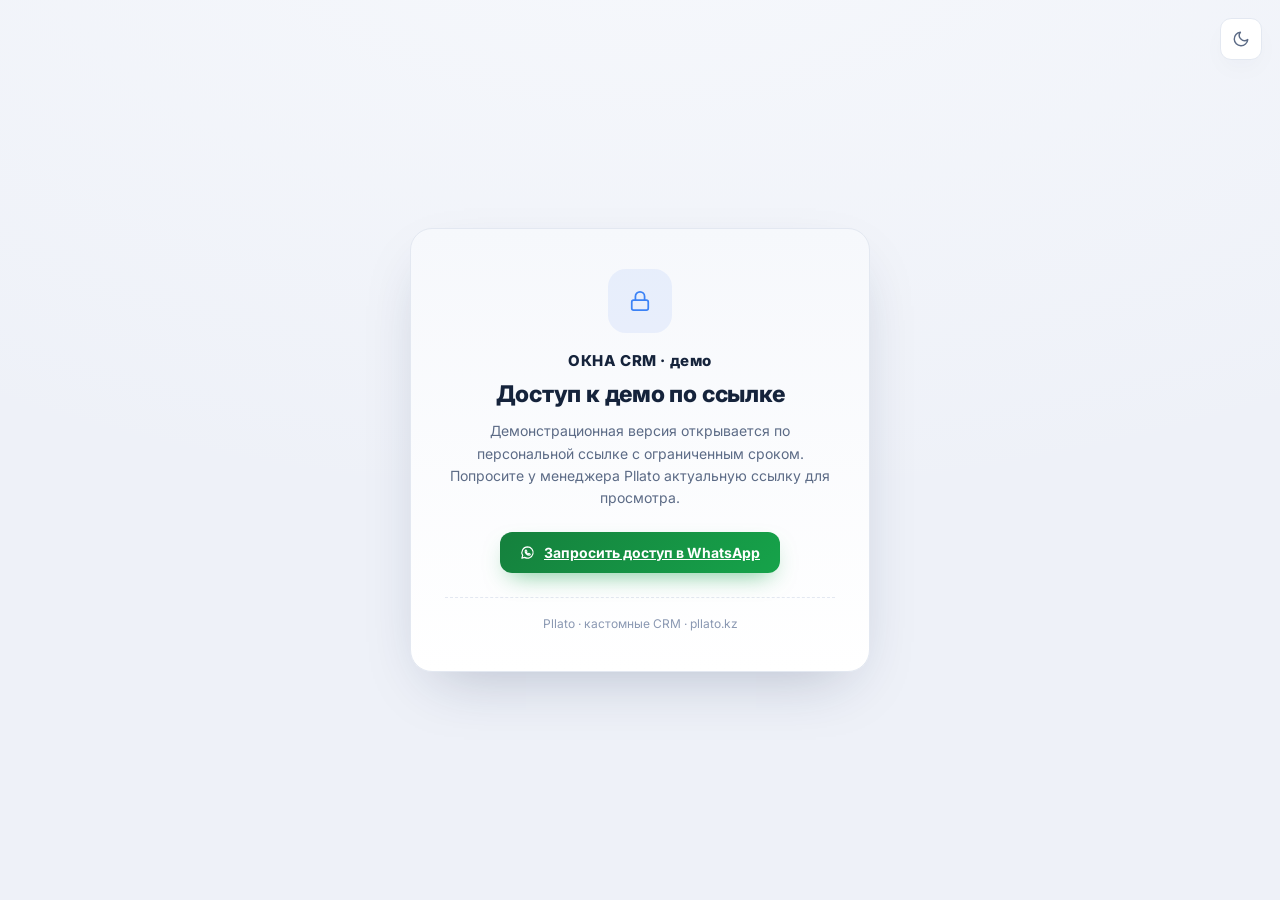
==== index.html @ 95d09092 "ОКНА CRM demo — initial public release for team Vanilla HTML/CSS/JS CRM demo + Ocean Glass landing (" ====
<!DOCTYPE html>
<html lang="ru">
<head>
<meta charset="UTF-8">
<meta name="viewport" content="width=device-width, initial-scale=1.0">
<meta name="theme-color" content="#0b1220">
<title>ОКНА CRM — демо для оконного бизнеса</title>
<link rel="preconnect" href="https://fonts.googleapis.com">
<link rel="preconnect" href="https://fonts.gstatic.com" crossorigin>
<link href="https://fonts.googleapis.com/css2?family=Inter:wght@400;500;600;700;800&display=swap" rel="stylesheet">
<link rel="stylesheet" href="styles.css">
<link rel="icon" href="data:image/svg+xml,%3Csvg xmlns='http://www.w3.org/2000/svg' viewBox='0 0 32 32'%3E%3Crect width='32' height='32' rx='7' fill='%232563eb'/%3E%3Crect x='7' y='7' width='18' height='18' rx='2' fill='none' stroke='white' stroke-width='2'/%3E%3Cline x1='16' y1='7' x2='16' y2='25' stroke='white' stroke-width='2'/%3E%3Cline x1='7' y1='16' x2='25' y2='16' stroke='white' stroke-width='2'/%3E%3C/svg%3E">
</head>
<body>
<div id="app"></div>
<div id="modal-root"></div>
<div id="toast-root"></div>
<script src="data.js"></script>
<script src="ui.js"></script>
<script src="modules.js"></script>
<script src="modules2.js"></script>
<script src="main.js"></script>
</body>
</html>
---- styles.css ----
:root{
  --bg:#0b1220; --bg2:#0f1830; --panel:#121c33; --panel2:#16213d;
  --line:#1f2c49; --line2:#26345a;
  --txt:#e8eefb; --muted:#92a2c4; --muted2:#6c7da3;
  --accent:#2563eb; --accent2:#3b82f6; --accent-soft:#1d3a8a33;
  --green:#16a34a; --green-soft:#16a34a22;
  --amber:#d97706; --amber-soft:#d9770622;
  --red:#dc2626; --red-soft:#dc262622;
  --cyan:#0891b2; --violet:#7c3aed; --pink:#db2777;
  --radius:14px; --radius-sm:10px;
  --shadow:0 10px 30px -12px rgba(0,0,0,.55);
  --shadow-lg:0 24px 60px -18px rgba(0,0,0,.7);
}
*{box-sizing:border-box;margin:0;padding:0}
html,body{height:100%}
body{
  font-family:'Inter',system-ui,-apple-system,Segoe UI,Roboto,sans-serif;
  background:radial-gradient(1200px 700px at 80% -10%,#16264e 0%,transparent 55%),
             radial-gradient(900px 600px at -10% 110%,#10203f 0%,transparent 50%),
             var(--bg);
  color:var(--txt);-webkit-font-smoothing:antialiased;
}
button{font-family:inherit;cursor:pointer;border:none;background:none;color:inherit}
input,select,textarea{font-family:inherit}
::-webkit-scrollbar{width:10px;height:10px}
::-webkit-scrollbar-thumb{background:#27375f;border-radius:8px;border:2px solid transparent;background-clip:padding-box}
::-webkit-scrollbar-track{background:transparent}
.svg-i{width:18px;height:18px;stroke:currentColor;fill:none;stroke-width:1.9;stroke-linecap:round;stroke-linejoin:round;flex:none}
.svg-i.sm{width:15px;height:15px}
.svg-i.lg{width:22px;height:22px}

/* ====== LOGIN ====== */
.login-wrap{min-height:100vh;display:grid;place-items:center;padding:24px}
.login-card{width:100%;max-width:920px;background:linear-gradient(180deg,var(--panel2),var(--panel));
  border:1px solid var(--line);border-radius:24px;box-shadow:var(--shadow-lg);overflow:hidden;
  display:grid;grid-template-columns:1fr 1fr}
.login-side{padding:42px 38px;background:
  radial-gradient(600px 300px at 110% -20%,#2a4fae55,transparent 60%),
  linear-gradient(160deg,#16224080,#0d1730);border-right:1px solid var(--line);position:relative}
.login-side h1{font-size:30px;font-weight:800;letter-spacing:-.6px;line-height:1.1;margin-top:18px}
.login-side .grad{background:linear-gradient(90deg,#60a5fa,#a78bfa);-webkit-background-clip:text;background-clip:text;color:transparent}
.login-side p{color:var(--muted);margin-top:14px;font-size:14.5px;line-height:1.6}
.login-feats{margin-top:26px;display:flex;flex-direction:column;gap:12px}
.login-feat{display:flex;gap:11px;align-items:center;font-size:13.5px;color:#cdd9f2}
.login-feat .fi{width:30px;height:30px;border-radius:9px;display:grid;place-items:center;background:var(--accent-soft);color:#8fb4ff;flex:none}
.brand{display:flex;align-items:center;gap:11px}
.brand-logo{width:42px;height:42px;border-radius:11px;background:linear-gradient(135deg,#2563eb,#7c3aed);display:grid;place-items:center;box-shadow:0 8px 22px -8px #2563ebcc}
.brand-name{font-weight:800;font-size:18px;letter-spacing:-.3px}
.brand-sub{font-size:11px;color:var(--muted);letter-spacing:.5px;text-transform:uppercase}
.login-main{padding:40px 36px}
.login-main h2{font-size:20px;font-weight:700}
.login-main .lead{color:var(--muted);font-size:13.5px;margin-top:6px;margin-bottom:22px}
.accounts{display:flex;flex-direction:column;gap:11px}
.acct{display:flex;align-items:center;gap:14px;padding:14px;border:1px solid var(--line);border-radius:var(--radius);
  background:var(--panel);transition:.16s;text-align:left;width:100%}
.acct:hover{border-color:var(--accent2);transform:translateY(-1px);box-shadow:var(--shadow)}
.acct .av{width:46px;height:46px;border-radius:50%;display:grid;place-items:center;font-weight:700;font-size:15px;color:#fff;flex:none}
.acct .ai{flex:1;display:flex;flex-direction:column;min-width:0}
.acct .an{font-weight:600;font-size:15px}
.acct .at{font-size:12.5px;color:var(--muted);margin-top:2px}
.acct .ar{font-size:11px;color:#8fb4ff;background:var(--accent-soft);padding:3px 9px;border-radius:20px;font-weight:600}
.acct .go{color:var(--muted2)}
.login-extra{margin-top:18px;padding-top:16px;border-top:1px dashed var(--line);font-size:12px;color:var(--muted2);line-height:1.6}

/* ====== APP SHELL ====== */
.shell{display:grid;grid-template-columns:248px 1fr;min-height:100vh}
.sidebar{background:linear-gradient(180deg,#0e1830,#0b1220);border-right:1px solid var(--line);
  display:flex;flex-direction:column;position:sticky;top:0;height:100vh}
.side-top{padding:18px 16px 14px;border-bottom:1px solid var(--line)}
.company-pill{margin-top:13px;background:var(--panel);border:1px solid var(--line);border-radius:12px;padding:10px 12px}
.company-pill .cn{font-weight:600;font-size:13.5px}
.company-pill .cc{font-size:11.5px;color:var(--muted);margin-top:2px;display:flex;align-items:center;gap:5px}
.nav{padding:12px 10px;flex:1;overflow-y:auto}
.nav-group{font-size:10.5px;text-transform:uppercase;letter-spacing:.7px;color:var(--muted2);padding:12px 12px 6px;font-weight:600}
.nav-item{display:flex;align-items:center;gap:11px;padding:10px 12px;border-radius:10px;color:var(--muted);
  font-size:14px;font-weight:500;transition:.13s;width:100%;text-align:left;position:relative}
.nav-item:hover{background:var(--panel);color:var(--txt)}
.nav-item.active{background:linear-gradient(90deg,var(--accent-soft),transparent);color:#fff}
.nav-item.active::before{content:"";position:absolute;left:0;top:8px;bottom:8px;width:3px;border-radius:3px;background:var(--accent2)}
.nav-item .badge{margin-left:auto;background:var(--accent);color:#fff;font-size:11px;font-weight:700;padding:1px 7px;border-radius:20px}
.nav-item .badge.alt{background:var(--amber)}
.side-bottom{padding:12px;border-top:1px solid var(--line)}
.user-chip{display:flex;align-items:center;gap:10px;padding:9px;border-radius:11px;background:var(--panel);border:1px solid var(--line)}
.user-chip .av{width:36px;height:36px;border-radius:50%;display:grid;place-items:center;font-weight:700;font-size:13px;color:#fff;flex:none}
.user-chip .ui{flex:1;min-width:0;display:flex;flex-direction:column}
.user-chip .un{font-size:13px;font-weight:600;white-space:nowrap;overflow:hidden;text-overflow:ellipsis}
.user-chip .ut{font-size:11px;color:var(--muted)}
.user-chip .sw{color:var(--muted2);padding:6px;border-radius:8px}
.user-chip .sw:hover{background:var(--panel2);color:var(--txt)}

/* ====== MAIN ====== */
.main{display:flex;flex-direction:column;min-width:0}
.topbar{height:62px;display:flex;align-items:center;gap:16px;padding:0 26px;border-bottom:1px solid var(--line);
  position:sticky;top:0;background:#0b1220cc;backdrop-filter:blur(10px);z-index:20}
.page-title{font-size:18px;font-weight:700;letter-spacing:-.3px}
.page-sub{font-size:12.5px;color:var(--muted);margin-top:1px}
.topbar .search{margin-left:auto;display:flex;align-items:center;gap:9px;background:var(--panel);border:1px solid var(--line);
  border-radius:10px;padding:8px 12px;width:240px;color:var(--muted)}
.topbar .search input{background:none;border:none;outline:none;color:var(--txt);width:100%;font-size:13.5px}
.icon-btn{width:38px;height:38px;border-radius:10px;display:grid;place-items:center;color:var(--muted);
  background:var(--panel);border:1px solid var(--line);position:relative}
.icon-btn:hover{color:var(--txt);border-color:var(--line2)}
.icon-btn .dot{position:absolute;top:8px;right:9px;width:7px;height:7px;border-radius:50%;background:var(--red);border:2px solid var(--panel)}
.content{padding:24px 26px 60px;overflow-y:auto}
.theme-fab{position:fixed;top:18px;right:18px;z-index:60;width:42px;height:42px;border-radius:11px;display:grid;place-items:center;background:var(--panel);border:1px solid var(--line);color:var(--muted);box-shadow:var(--shadow)}
.theme-fab:hover{color:var(--txt);border-color:var(--line2)}

/* ====== UI PRIMITIVES ====== */
.btn{display:inline-flex;align-items:center;gap:8px;padding:10px 15px;border-radius:10px;font-size:13.5px;font-weight:600;
  background:var(--panel);border:1px solid var(--line);color:var(--txt);transition:.14s}
.btn:hover{border-color:var(--line2);background:var(--panel2)}
.btn.primary{background:linear-gradient(135deg,var(--accent),var(--accent2));border-color:transparent;
  box-shadow:0 8px 20px -8px #2563ebaa}
.btn.primary:hover{filter:brightness(1.07)}
.btn.green{background:linear-gradient(135deg,#15803d,#16a34a);border-color:transparent;box-shadow:0 8px 20px -8px #16a34aaa}
.btn.ghost{background:transparent}
.btn.sm{padding:7px 11px;font-size:12.5px}
.btn.danger{color:#fca5a5;border-color:#5b1d1d;background:#2a1212}
.btn:disabled{opacity:.5;cursor:not-allowed}
.tag{display:inline-flex;align-items:center;gap:5px;font-size:11.5px;font-weight:600;padding:3px 9px;border-radius:20px;
  background:var(--panel2);color:var(--muted);border:1px solid var(--line)}
.tag.green{background:var(--green-soft);color:#4ade80;border-color:#16653433}
.tag.amber{background:var(--amber-soft);color:#fbbf24;border-color:#92400e33}
.tag.red{background:var(--red-soft);color:#f87171;border-color:#7f1d1d33}
.tag.blue{background:var(--accent-soft);color:#93c5fd;border-color:#1e40af33}
.tag.violet{background:#7c3aed22;color:#c4b5fd;border-color:#5b21b633}
.tag.cyan{background:#0891b222;color:#67e8f9;border-color:#155e7533}
.dot-i{width:8px;height:8px;border-radius:50%;display:inline-block}

.cards-row{display:grid;grid-template-columns:repeat(auto-fit,minmax(210px,1fr));gap:16px}
.kpi{background:linear-gradient(180deg,var(--panel2),var(--panel));border:1px solid var(--line);border-radius:var(--radius);
  padding:18px;position:relative;overflow:hidden;transition:.15s}
.kpi:hover{border-color:var(--line2);transform:translateY(-2px)}
.kpi .k-ic{width:38px;height:38px;border-radius:11px;display:grid;place-items:center;margin-bottom:14px}
.kpi .k-lbl{font-size:12.5px;color:var(--muted);font-weight:500}
.kpi .k-val{font-size:25px;font-weight:800;letter-spacing:-.6px;margin-top:3px}
.kpi .k-sub{font-size:12px;margin-top:8px;display:flex;align-items:center;gap:5px}
.kpi.clickable{cursor:pointer}
.up{color:#4ade80}.down{color:#f87171}

.panel{background:var(--panel);border:1px solid var(--line);border-radius:var(--radius);overflow:hidden}
.panel-h{display:flex;align-items:center;gap:12px;padding:16px 18px;border-bottom:1px solid var(--line)}
.panel-h h3{font-size:15px;font-weight:700}
.panel-h .ph-sub{font-size:12px;color:var(--muted)}
.panel-b{padding:18px}
.grid-2{display:grid;grid-template-columns:1.5fr 1fr;gap:16px}
.grid-2b{display:grid;grid-template-columns:1fr 1fr;gap:16px}
.section-gap{margin-top:18px}

/* tables */
.tbl{width:100%;border-collapse:collapse;font-size:13.5px}
.tbl th{text-align:left;font-size:11.5px;text-transform:uppercase;letter-spacing:.4px;color:var(--muted2);
  font-weight:600;padding:11px 14px;border-bottom:1px solid var(--line);white-space:nowrap}
.tbl td{padding:12px 14px;border-bottom:1px solid var(--line);vertical-align:middle}
.tbl tr:last-child td{border-bottom:none}
.tbl tbody tr{transition:.1s}
.tbl tbody tr.clickable:hover{background:var(--panel2)}
.tbl .num{text-align:right;font-variant-numeric:tabular-nums;font-weight:600}
.avatar-xs{width:28px;height:28px;border-radius:50%;display:inline-grid;place-items:center;font-size:11px;font-weight:700;color:#fff}
.cell-name{display:flex;align-items:center;gap:9px}
.muted{color:var(--muted)}.muted2{color:var(--muted2)}
.mini-bar{height:6px;border-radius:6px;background:var(--line);overflow:hidden;min-width:70px}
.mini-bar>i{display:block;height:100%;border-radius:6px}

/* ====== KANBAN ====== */
.kanban{display:flex;gap:14px;overflow-x:auto;padding-bottom:14px}
.kcol{flex:0 0 290px;background:var(--bg2);border:1px solid var(--line);border-radius:var(--radius);display:flex;flex-direction:column;max-height:calc(100vh - 200px)}
.kcol.drop-hot{border-color:var(--accent2);box-shadow:0 0 0 2px var(--accent-soft) inset}
.kcol-h{padding:13px 14px;border-bottom:1px solid var(--line);display:flex;align-items:center;gap:8px}
.kcol-h .kc-name{font-size:13px;font-weight:700}
.kcol-h .kc-count{font-size:11px;color:var(--muted);background:var(--panel);border:1px solid var(--line);border-radius:20px;padding:1px 8px;font-weight:600}
.kcol-h .kc-sum{margin-left:auto;font-size:11.5px;color:var(--muted);font-weight:600}
.kcol-b{padding:11px;overflow-y:auto;display:flex;flex-direction:column;gap:10px;flex:1}
.kcard{background:linear-gradient(180deg,var(--panel2),var(--panel));border:1px solid var(--line);border-radius:11px;padding:12px;
  cursor:grab;transition:.13s;border-left:3px solid var(--accent2)}
.kcard:hover{border-color:var(--line2);transform:translateY(-1px);box-shadow:var(--shadow)}
.kcard:active{cursor:grabbing}
.kcard.dragging{opacity:.4}
.kcard .kc-top{display:flex;justify-content:space-between;align-items:start;gap:8px}
.kcard .kc-client{font-size:13.5px;font-weight:600;line-height:1.3}
.kcard .kc-addr{font-size:11.5px;color:var(--muted);margin-top:3px;display:flex;align-items:center;gap:4px}
.kcard .kc-sum{font-size:15px;font-weight:800;margin-top:10px;letter-spacing:-.3px}
.kcard .kc-meta{display:flex;align-items:center;gap:8px;margin-top:10px;padding-top:10px;border-top:1px solid var(--line)}
.kcard .kc-days{margin-left:auto;font-size:11px;color:var(--muted2);display:flex;align-items:center;gap:4px}

/* ====== MEASURE / CALC ====== */
.measure-grid{display:grid;grid-template-columns:1fr 380px;gap:18px;align-items:start}
.constr-list{display:flex;flex-direction:column;gap:12px}
.constr{background:var(--panel);border:1px solid var(--line);border-radius:var(--radius);overflow:hidden}
.constr-h{display:flex;align-items:center;gap:10px;padding:12px 14px;background:var(--panel2);border-bottom:1px solid var(--line)}
.constr-h .ci{width:34px;height:34px;border-radius:9px;background:var(--accent-soft);color:#8fb4ff;display:grid;place-items:center;flex:none}
.constr-h .cn{font-weight:600;font-size:13.5px}
.constr-h .cp{margin-left:auto;font-weight:800;font-size:15px}
.constr-body{padding:14px;display:grid;grid-template-columns:repeat(2,1fr);gap:12px}
.fld{display:flex;flex-direction:column;gap:6px}
.fld.full{grid-column:1/-1}
.fld label{font-size:11.5px;color:var(--muted);font-weight:600}
.fld input,.fld select{background:var(--bg2);border:1px solid var(--line);border-radius:9px;padding:9px 11px;color:var(--txt);font-size:13.5px;outline:none}
.fld input:focus,.fld select:focus{border-color:var(--accent2)}
.fld .row2{display:flex;gap:8px;align-items:center}
.chips{display:flex;flex-wrap:wrap;gap:7px}
.chip{padding:7px 12px;border-radius:9px;border:1px solid var(--line);background:var(--bg2);font-size:12.5px;font-weight:600;color:var(--muted);transition:.12s}
.chip.on{background:var(--accent-soft);border-color:var(--accent2);color:#bfdbfe}
.chip:hover{border-color:var(--line2)}
.extras{display:flex;flex-wrap:wrap;gap:8px}
.ex-toggle{display:flex;align-items:center;gap:8px;padding:8px 11px;border:1px solid var(--line);border-radius:9px;background:var(--bg2);font-size:12.5px;font-weight:600;color:var(--muted)}
.ex-toggle.on{background:var(--green-soft);border-color:#16653455;color:#86efac}
.win-preview{aspect-ratio:1.25;background:linear-gradient(180deg,#0c1426,#0a1120);border:1px solid var(--line);border-radius:10px;padding:10px;display:flex;gap:6px;grid-column:1/-1}
.win-sash{flex:1;border:2px solid #3b5079;border-radius:4px;background:linear-gradient(135deg,#13233f88,#0e1a3088);position:relative}
.win-sash.tilt::after{content:"";position:absolute;inset:6px;border:1.5px dashed #4a6aa0;border-radius:3px;clip-path:polygon(0 100%,50% 0,100% 100%)}
.win-sash.turn::before{content:"";position:absolute;top:6px;bottom:6px;right:7px;width:1.5px;background:#4a6aa0}
.summary{position:sticky;top:78px}
.sum-line{display:flex;justify-content:space-between;font-size:13px;padding:8px 0;border-bottom:1px solid var(--line);color:var(--muted)}
.sum-line.total{border-bottom:none;font-size:18px;font-weight:800;color:var(--txt);padding-top:14px}
.sum-line .v{color:var(--txt);font-weight:600;font-variant-numeric:tabular-nums}
.kp-doc{background:#fff;color:#1a2233;border-radius:10px;padding:26px 28px;font-size:13px;max-height:62vh;overflow-y:auto}
.kp-doc h2{font-size:18px;color:#0b1220}
.kp-doc .kp-co{display:flex;justify-content:space-between;border-bottom:2px solid #e5e9f0;padding-bottom:14px;margin-bottom:14px}
.kp-doc table{width:100%;border-collapse:collapse;margin:14px 0;font-size:12.5px}
.kp-doc th{background:#f1f4f9;text-align:left;padding:9px 10px;color:#475569;font-size:11px;text-transform:uppercase}
.kp-doc td{padding:9px 10px;border-bottom:1px solid #eef1f6}
.kp-doc .kp-tot{text-align:right;font-size:16px;font-weight:800;color:#0b1220;margin-top:6px}
.kp-doc .kp-pre{background:#eff6ff;border:1px solid #bfdbfe;border-radius:8px;padding:12px 14px;margin-top:14px;color:#1e3a8a}

/* ====== MODAL ====== */
.modal-bg{position:fixed;inset:0;background:#04070f99;backdrop-filter:blur(6px);display:grid;place-items:center;z-index:100;padding:24px;animation:fade .15s}
.modal{width:100%;max-width:620px;max-height:90vh;background:linear-gradient(180deg,var(--panel2),var(--panel));
  border:1px solid var(--line2);border-radius:18px;box-shadow:var(--shadow-lg);display:flex;flex-direction:column;animation:pop .18s}
.modal.wide{max-width:780px}
.modal-h{display:flex;align-items:center;gap:14px;padding:18px 22px;border-bottom:1px solid var(--line)}
.modal-h h3{font-size:17px;font-weight:700}
.modal-h .mh-sub{font-size:12.5px;color:var(--muted);margin-top:2px}
.modal-h .x{margin-left:auto;width:34px;height:34px;border-radius:9px;display:grid;place-items:center;color:var(--muted)}
.modal-h .x:hover{background:var(--panel);color:var(--txt)}
.modal-b{padding:20px 22px;overflow-y:auto}
.modal-f{padding:16px 22px;border-top:1px solid var(--line);display:flex;gap:10px;justify-content:flex-end}
@keyframes fade{from{opacity:0}}
@keyframes pop{from{opacity:0;transform:translateY(12px) scale(.98)}}

.timeline{display:flex;flex-direction:column;gap:0}
.tl-item{display:flex;gap:12px;padding-bottom:16px;position:relative}
.tl-item::before{content:"";position:absolute;left:9px;top:20px;bottom:-4px;width:2px;background:var(--line)}
.tl-item:last-child::before{display:none}
.tl-dot{width:20px;height:20px;border-radius:50%;flex:none;display:grid;place-items:center;z-index:1}
.tl-c .tl-t{font-size:13px;font-weight:600}
.tl-c .tl-d{font-size:11.5px;color:var(--muted);margin-top:2px}

.stat-line{display:grid;grid-template-columns:1fr auto;gap:8px;align-items:center;padding:9px 0;border-bottom:1px solid var(--line);font-size:13px}
.stat-line:last-child{border-bottom:none}
.empty{text-align:center;padding:50px 20px;color:var(--muted2)}
.empty .svg-i{width:42px;height:42px;margin:0 auto 14px;stroke-width:1.3;opacity:.5}

.tabs{display:flex;gap:4px;background:var(--bg2);border:1px solid var(--line);border-radius:11px;padding:4px;width:fit-content}
.tab{padding:8px 15px;border-radius:8px;font-size:13px;font-weight:600;color:var(--muted)}
.tab.on{background:var(--accent);color:#fff}
.tab:hover:not(.on){color:var(--txt)}

.perm-tbl td .yes{color:#4ade80}.perm-tbl td .no{color:#475569}
.legend{display:flex;gap:16px;flex-wrap:wrap;font-size:12px;color:var(--muted)}
.legend span{display:flex;align-items:center;gap:6px}

.toast{position:fixed;bottom:24px;left:50%;transform:translateX(-50%);z-index:200;display:flex;flex-direction:column;gap:10px;align-items:center}
.toast .t{background:var(--panel2);border:1px solid var(--line2);border-radius:12px;padding:13px 18px;box-shadow:var(--shadow-lg);
  display:flex;align-items:center;gap:11px;font-size:13.5px;font-weight:500;animation:toastin .25s;max-width:420px}
.toast .t.ok{border-color:#16653455}
.toast .t .ti{width:32px;height:32px;border-radius:9px;display:grid;place-items:center;flex:none}
@keyframes toastin{from{opacity:0;transform:translateY(14px)}}

.bars{display:flex;flex-direction:column;gap:11px}
.bar-row{display:grid;grid-template-columns:130px 1fr auto;gap:12px;align-items:center;font-size:12.5px}
.bar-row .bl{color:var(--muted);white-space:nowrap;overflow:hidden;text-overflow:ellipsis}
.bar-track{height:24px;background:var(--bg2);border-radius:7px;overflow:hidden;position:relative}
.bar-fill{height:100%;border-radius:7px;display:flex;align-items:center;padding-left:9px;font-size:11px;font-weight:700;color:#fff;min-width:fit-content;transition:width .6s cubic-bezier(.2,.8,.2,1)}
.bar-row .bv{font-weight:700;font-variant-numeric:tabular-nums;text-align:right;white-space:nowrap}

.funnel-vis{display:flex;flex-direction:column;gap:7px}
.fv-row{display:flex;align-items:center;gap:12px}
.fv-bar{height:34px;border-radius:8px;display:flex;align-items:center;padding:0 13px;color:#fff;font-weight:700;font-size:13px;
  transition:width .6s cubic-bezier(.2,.8,.2,1);min-width:120px;justify-content:space-between;white-space:nowrap;gap:8px}
.fv-lbl{width:140px;font-size:12.5px;color:var(--muted);text-align:right;flex:none}
.fv-conv{font-size:11px;color:var(--muted2);width:54px;flex:none}

@media (max-width:1100px){.measure-grid{grid-template-columns:1fr}.summary{position:static}.grid-2{grid-template-columns:1fr}}
@media (max-width:920px){.login-card{grid-template-columns:1fr}.login-side{display:none}}
@media (max-width:760px){.shell{grid-template-columns:1fr}.sidebar{position:fixed;left:-260px;z-index:50;transition:.2s;box-shadow:var(--shadow-lg)}
  .sidebar.open{left:0}.content{padding:16px}.topbar{padding:0 14px}.topbar .search{display:none}.menu-toggle{display:grid!important}}
.menu-toggle{display:none}

/* ====== LIGHT THEME ====== */
[data-theme="light"]{
  --bg:#eef1f8; --bg2:#e9eef6; --panel:#ffffff; --panel2:#f6f8fc;
  --line:#e3e8f1; --line2:#cdd8e8;
  --txt:#15233b; --muted:#5c6b86; --muted2:#8a98b2;
  --accent:#2563eb; --accent2:#3b82f6; --accent-soft:#2563eb14;
  --green:#16a34a; --green-soft:#16a34a16;
  --amber:#d97706; --amber-soft:#d9770618;
  --red:#dc2626; --red-soft:#dc262614;
  --shadow:0 10px 30px -14px rgba(20,40,80,.18);
  --shadow-lg:0 24px 60px -24px rgba(20,40,80,.28);
}
[data-theme="light"] body{
  background:radial-gradient(1200px 700px at 80% -10%,#dbe7ff 0%,transparent 55%),
             radial-gradient(900px 600px at -10% 110%,#e6edfb 0%,transparent 50%),
             var(--bg);
}
[data-theme="light"] ::-webkit-scrollbar-thumb{background:#c5d0e2}
[data-theme="light"] .login-side{background:
  radial-gradient(600px 300px at 110% -20%,#cfe0ff88,transparent 60%),
  linear-gradient(160deg,#eef3fc,#ffffff)}
[data-theme="light"] .login-feat{color:#33415a}
[data-theme="light"] .sidebar{background:linear-gradient(180deg,#ffffff,#f3f6fc)}
[data-theme="light"] .nav-item.active{color:var(--accent)}
[data-theme="light"] .topbar{background:#ffffffcc}
[data-theme="light"] .btn.danger{color:#b91c1c;border-color:#f3c7c7;background:#fdecec}
[data-theme="light"] .tag.green{color:#15803d}
[data-theme="light"] .tag.amber{color:#b45309}
[data-theme="light"] .tag.red{color:#b91c1c}
[data-theme="light"] .tag.blue{color:#1d4ed8}
[data-theme="light"] .tag.violet{color:#6d28d9}
[data-theme="light"] .tag.cyan{color:#0e7490}
[data-theme="light"] .up{color:#15803d}
[data-theme="light"] .down{color:#dc2626}
[data-theme="light"] .perm-tbl td .yes{color:#15803d}
[data-theme="light"] .perm-tbl td .no{color:#94a3b8}
[data-theme="light"] .constr-h .ci{color:var(--accent)}
[data-theme="light"] .chip.on{color:#1d4ed8}
[data-theme="light"] .ex-toggle.on{color:#15803d;border-color:#16a34a55}
[data-theme="light"] .win-preview{background:linear-gradient(180deg,#eaf2ff,#dbe9ff)}
[data-theme="light"] .win-sash{border-color:#9fb4d6;background:linear-gradient(135deg,#ffffffaa,#e8f1fcaa)}
[data-theme="light"] .win-sash.tilt::after,[data-theme="light"] .win-sash.turn::before{border-color:#7088b0;background:#7088b0}
[data-theme="light"] .modal-bg{background:rgba(30,41,59,.35)}
[data-theme="light"] .toast .t.ok{border-color:#16a34a55}

/* ============ ДОСТУП ПО ССЫЛКЕ · ГЕЙТ + ШАРИНГ ============ */
.gate-wrap{min-height:100vh;display:grid;place-items:center;padding:24px;
  background:radial-gradient(1200px 600px at 50% -10%,var(--panel2),transparent),var(--bg)}
.gate-card{width:100%;max-width:460px;text-align:center;background:linear-gradient(180deg,var(--panel2),var(--panel));
  border:1px solid var(--line);border-radius:22px;box-shadow:var(--shadow-lg);padding:40px 34px}
.gate-icon{width:64px;height:64px;border-radius:18px;display:grid;place-items:center;margin:0 auto 18px;
  background:var(--accent-soft);color:var(--accent2)}
.gate-icon svg{width:30px;height:30px}
.gate-card h1{font-size:23px;font-weight:800;margin:10px 0 12px;letter-spacing:-.01em}
.gate-card p{color:var(--muted);font-size:14px;line-height:1.6;margin-bottom:22px}
.gate-btn{display:inline-flex;align-items:center;gap:9px;padding:12px 20px;border-radius:12px;font-weight:700;font-size:14px;
  background:linear-gradient(135deg,#15803d,#16a34a);color:#fff;box-shadow:0 10px 24px -10px #16a34aaa}
.gate-btn:hover{filter:brightness(1.07)}
.gate-foot{margin-top:24px;padding-top:18px;border-top:1px dashed var(--line);font-size:12px;color:var(--muted2)}

.login-fabs{position:fixed;top:18px;right:18px;z-index:60;display:flex;gap:10px;align-items:center}
.login-fabs .theme-fab{position:static}
.share-fab{display:inline-flex;align-items:center;gap:8px;height:42px;padding:0 16px;border-radius:11px;font-weight:700;font-size:13px;
  background:linear-gradient(135deg,var(--accent),var(--accent2));color:#fff;border:1px solid transparent;box-shadow:var(--shadow)}
.share-fab:hover{filter:brightness(1.08)}
.demo-banner{position:fixed;top:18px;left:50%;transform:translateX(-50%);z-index:55;display:inline-flex;align-items:center;gap:8px;
  background:var(--panel2);border:1px solid var(--line2);border-radius:30px;padding:8px 16px;font-size:12.5px;color:var(--muted);box-shadow:var(--shadow)}
.demo-banner b{color:var(--txt)}

.share-opts{display:flex;flex-wrap:wrap;gap:8px}
.share-opt{flex:1;min-width:84px;padding:10px 8px;border:1px solid var(--line);border-radius:10px;background:var(--bg2);
  color:var(--muted);font-weight:600;font-size:13px;transition:.15s}
.share-opt:hover{border-color:var(--line2);color:var(--txt)}
.share-opt.on{background:var(--accent-soft);border-color:var(--accent2);color:var(--txt)}
.share-result{grid-column:1/-1;margin-top:6px;padding-top:14px;border-top:1px dashed var(--line);display:flex;flex-direction:column;gap:10px}
.share-result .label{font-size:11.5px;color:var(--muted);font-weight:600}
.share-url{width:100%;background:var(--bg2);border:1px solid var(--line);border-radius:10px;padding:10px 12px;color:var(--txt);
  font-size:12.5px;font-family:ui-monospace,SFMono-Regular,Menlo,monospace;resize:none;outline:none;word-break:break-all}
.share-url:focus{border-color:var(--accent2)}
.share-result .btn{justify-content:center}
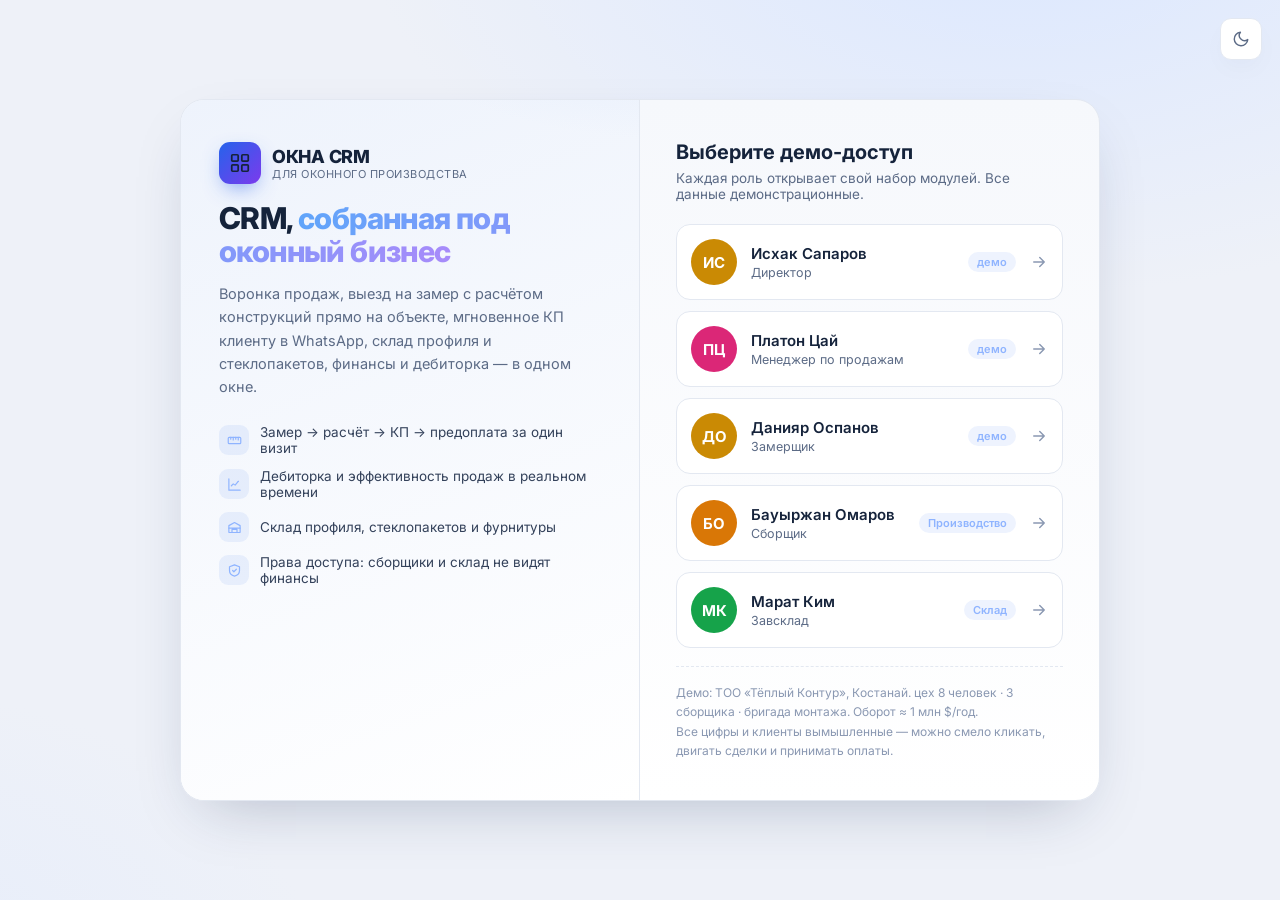
==== commit 52346a58: "Backend Слой 4 (раздел 1): api.js — слой доступа к API (вход/JWT, fetch, маппинг bootstrap); подключ" ====
--- a/index.html
+++ b/index.html
@@ -15,6 +15,7 @@
 <div id="app"></div>
 <div id="modal-root"></div>
 <div id="toast-root"></div>
+<script src="api.js"></script>
 <script src="data.js"></script>
 <script src="ui.js"></script>
 <script src="modules.js"></script>
--- a/styles.css
+++ b/styles.css
@@ -94,9 +94,18 @@
   position:sticky;top:0;background:#0b1220cc;backdrop-filter:blur(10px);z-index:20}
 .page-title{font-size:18px;font-weight:700;letter-spacing:-.3px}
 .page-sub{font-size:12.5px;color:var(--muted);margin-top:1px}
-.topbar .search{margin-left:auto;display:flex;align-items:center;gap:9px;background:var(--panel);border:1px solid var(--line);
+.topbar .search{margin-left:auto;position:relative;display:flex;align-items:center;gap:9px;background:var(--panel);border:1px solid var(--line);
   border-radius:10px;padding:8px 12px;width:240px;color:var(--muted)}
 .topbar .search input{background:none;border:none;outline:none;color:var(--txt);width:100%;font-size:13.5px}
+.search-dd{position:absolute;top:calc(100% + 8px);right:0;width:320px;max-width:90vw;background:var(--panel);border:1px solid var(--line);
+  border-radius:12px;box-shadow:var(--shadow-lg);padding:6px;display:none;max-height:62vh;overflow-y:auto;z-index:40}
+.search-dd.open{display:block}
+.sd-group{font-size:10.5px;text-transform:uppercase;letter-spacing:.5px;color:var(--muted);padding:9px 10px 4px;font-weight:700}
+.sd-item{display:flex;align-items:center;gap:9px;width:100%;text-align:left;padding:8px 10px;border-radius:8px;background:none;border:none;color:var(--txt);cursor:pointer;font-size:13px}
+.sd-item:hover{background:var(--bg2)}
+.sd-item .sd-main{font-weight:600;white-space:nowrap;overflow:hidden;text-overflow:ellipsis}
+.sd-item .sd-sub{margin-left:auto;color:var(--muted);font-size:11.5px;white-space:nowrap;flex-shrink:0}
+.sd-empty{padding:16px 10px;color:var(--muted);font-size:13px;text-align:center}
 .icon-btn{width:38px;height:38px;border-radius:10px;display:grid;place-items:center;color:var(--muted);
   background:var(--panel);border:1px solid var(--line);position:relative}
 .icon-btn:hover{color:var(--txt);border-color:var(--line2)}
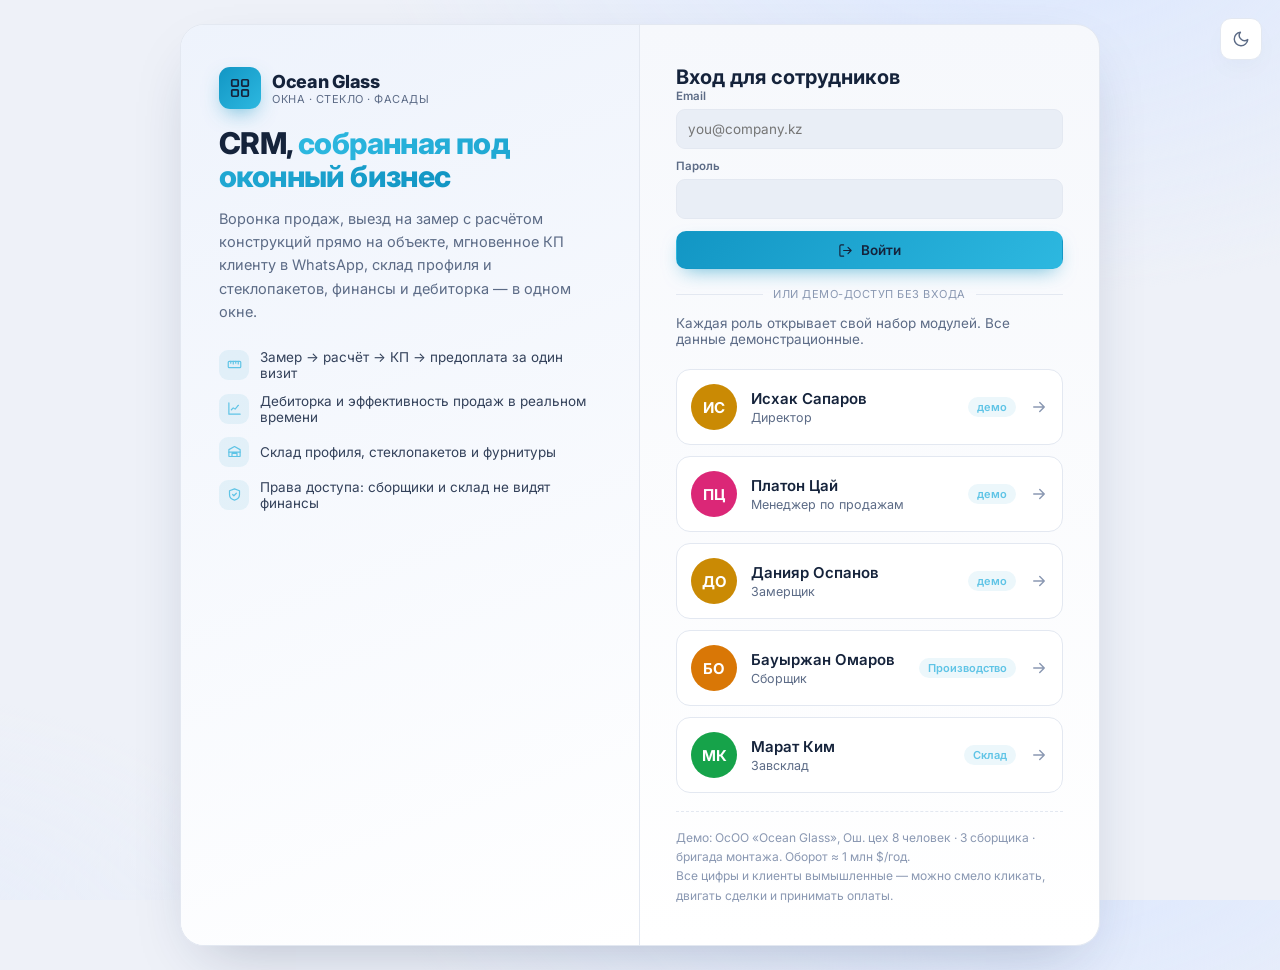
==== commit 44afb1f9: "Дизайн: палитра CRM под Ocean Glass + ребренд (Ocean Glass · Ош) - акцентная палитра CRM → синие Oce" ====
--- a/index.html
+++ b/index.html
@@ -4,7 +4,7 @@
 <meta charset="UTF-8">
 <meta name="viewport" content="width=device-width, initial-scale=1.0">
 <meta name="theme-color" content="#0b1220">
-<title>ОКНА CRM — демо для оконного бизнеса</title>
+<title>Ocean Glass — CRM (окна, стекло, фасады)</title>
 <link rel="preconnect" href="https://fonts.googleapis.com">
 <link rel="preconnect" href="https://fonts.gstatic.com" crossorigin>
 <link href="https://fonts.googleapis.com/css2?family=Inter:wght@400;500;600;700;800&display=swap" rel="stylesheet">
--- a/styles.css
+++ b/styles.css
@@ -2,7 +2,7 @@
   --bg:#0b1220; --bg2:#0f1830; --panel:#121c33; --panel2:#16213d;
   --line:#1f2c49; --line2:#26345a;
   --txt:#e8eefb; --muted:#92a2c4; --muted2:#6c7da3;
-  --accent:#2563eb; --accent2:#3b82f6; --accent-soft:#1d3a8a33;
+  --accent:#1296c4; --accent2:#2db8e0; --accent-soft:#1296c433;
   --green:#16a34a; --green-soft:#16a34a22;
   --amber:#d97706; --amber-soft:#d9770622;
   --red:#dc2626; --red-soft:#dc262622;
@@ -30,24 +30,24 @@
 .svg-i.lg{width:22px;height:22px}
 
 /* ====== LOGIN ====== */
-.login-wrap{min-height:100vh;display:grid;place-items:center;padding:24px}
-.login-card{width:100%;max-width:920px;background:linear-gradient(180deg,var(--panel2),var(--panel));
+.login-wrap{min-height:100vh;display:flex;justify-content:center;align-items:flex-start;padding:24px;overflow-y:auto}
+.login-card{width:100%;max-width:920px;margin:auto;background:linear-gradient(180deg,var(--panel2),var(--panel));
   border:1px solid var(--line);border-radius:24px;box-shadow:var(--shadow-lg);overflow:hidden;
   display:grid;grid-template-columns:1fr 1fr}
 .login-side{padding:42px 38px;background:
   radial-gradient(600px 300px at 110% -20%,#2a4fae55,transparent 60%),
   linear-gradient(160deg,#16224080,#0d1730);border-right:1px solid var(--line);position:relative}
 .login-side h1{font-size:30px;font-weight:800;letter-spacing:-.6px;line-height:1.1;margin-top:18px}
-.login-side .grad{background:linear-gradient(90deg,#60a5fa,#a78bfa);-webkit-background-clip:text;background-clip:text;color:transparent}
+.login-side .grad{background:linear-gradient(90deg,#2db8e0,#1296c4);-webkit-background-clip:text;background-clip:text;color:transparent}
 .login-side p{color:var(--muted);margin-top:14px;font-size:14.5px;line-height:1.6}
 .login-feats{margin-top:26px;display:flex;flex-direction:column;gap:12px}
 .login-feat{display:flex;gap:11px;align-items:center;font-size:13.5px;color:#cdd9f2}
-.login-feat .fi{width:30px;height:30px;border-radius:9px;display:grid;place-items:center;background:var(--accent-soft);color:#8fb4ff;flex:none}
+.login-feat .fi{width:30px;height:30px;border-radius:9px;display:grid;place-items:center;background:var(--accent-soft);color:#5fc4e6;flex:none}
 .brand{display:flex;align-items:center;gap:11px}
-.brand-logo{width:42px;height:42px;border-radius:11px;background:linear-gradient(135deg,#2563eb,#7c3aed);display:grid;place-items:center;box-shadow:0 8px 22px -8px #2563ebcc}
+.brand-logo{width:42px;height:42px;border-radius:11px;background:linear-gradient(135deg,#1296c4,#2db8e0);display:grid;place-items:center;box-shadow:0 8px 22px -8px #1296c4cc}
 .brand-name{font-weight:800;font-size:18px;letter-spacing:-.3px}
 .brand-sub{font-size:11px;color:var(--muted);letter-spacing:.5px;text-transform:uppercase}
-.login-main{padding:40px 36px}
+.login-main{padding:40px 36px;min-width:0}
 .login-main h2{font-size:20px;font-weight:700}
 .login-main .lead{color:var(--muted);font-size:13.5px;margin-top:6px;margin-bottom:22px}
 .accounts{display:flex;flex-direction:column;gap:11px}
@@ -58,7 +58,7 @@
 .acct .ai{flex:1;display:flex;flex-direction:column;min-width:0}
 .acct .an{font-weight:600;font-size:15px}
 .acct .at{font-size:12.5px;color:var(--muted);margin-top:2px}
-.acct .ar{font-size:11px;color:#8fb4ff;background:var(--accent-soft);padding:3px 9px;border-radius:20px;font-weight:600}
+.acct .ar{font-size:11px;color:#5fc4e6;background:var(--accent-soft);padding:3px 9px;border-radius:20px;font-weight:600}
 .acct .go{color:var(--muted2)}
 .login-extra{margin-top:18px;padding-top:16px;border-top:1px dashed var(--line);font-size:12px;color:var(--muted2);line-height:1.6}
 
@@ -110,6 +110,7 @@
   background:var(--panel);border:1px solid var(--line);position:relative}
 .icon-btn:hover{color:var(--txt);border-color:var(--line2)}
 .icon-btn .dot{position:absolute;top:8px;right:9px;width:7px;height:7px;border-radius:50%;background:var(--red);border:2px solid var(--panel)}
+.icon-btn .notif-badge{position:absolute;top:-5px;right:-5px;min-width:17px;height:17px;padding:0 4px;border-radius:9px;background:#dc2626;color:#fff;font-size:10px;font-weight:700;display:flex;align-items:center;justify-content:center;line-height:1;border:2px solid var(--panel)}
 .content{padding:24px 26px 60px;overflow-y:auto}
 .theme-fab{position:fixed;top:18px;right:18px;z-index:60;width:42px;height:42px;border-radius:11px;display:grid;place-items:center;background:var(--panel);border:1px solid var(--line);color:var(--muted);box-shadow:var(--shadow)}
 .theme-fab:hover{color:var(--txt);border-color:var(--line2)}
@@ -119,9 +120,11 @@
   background:var(--panel);border:1px solid var(--line);color:var(--txt);transition:.14s}
 .btn:hover{border-color:var(--line2);background:var(--panel2)}
 .btn.primary{background:linear-gradient(135deg,var(--accent),var(--accent2));border-color:transparent;
-  box-shadow:0 8px 20px -8px #2563ebaa}
+  box-shadow:0 8px 20px -8px #1296c4aa}
 .btn.primary:hover{filter:brightness(1.07)}
 .btn.green{background:linear-gradient(135deg,#15803d,#16a34a);border-color:transparent;box-shadow:0 8px 20px -8px #16a34aaa}
+.btn.soft{background:var(--accent-soft);color:#7fd0ec;border-color:#1e40af55}
+.btn.soft:hover{background:var(--accent-soft);border-color:var(--accent2);filter:brightness(1.12)}
 .btn.ghost{background:transparent}
 .btn.sm{padding:7px 11px;font-size:12.5px}
 .btn.danger{color:#fca5a5;border-color:#5b1d1d;background:#2a1212}
@@ -131,7 +134,7 @@
 .tag.green{background:var(--green-soft);color:#4ade80;border-color:#16653433}
 .tag.amber{background:var(--amber-soft);color:#fbbf24;border-color:#92400e33}
 .tag.red{background:var(--red-soft);color:#f87171;border-color:#7f1d1d33}
-.tag.blue{background:var(--accent-soft);color:#93c5fd;border-color:#1e40af33}
+.tag.blue{background:var(--accent-soft);color:#7fd0ec;border-color:#1e40af33}
 .tag.violet{background:#7c3aed22;color:#c4b5fd;border-color:#5b21b633}
 .tag.cyan{background:#0891b222;color:#67e8f9;border-color:#155e7533}
 .dot-i{width:8px;height:8px;border-radius:50%;display:inline-block}
@@ -197,7 +200,7 @@
 .constr-list{display:flex;flex-direction:column;gap:12px}
 .constr{background:var(--panel);border:1px solid var(--line);border-radius:var(--radius);overflow:hidden}
 .constr-h{display:flex;align-items:center;gap:10px;padding:12px 14px;background:var(--panel2);border-bottom:1px solid var(--line)}
-.constr-h .ci{width:34px;height:34px;border-radius:9px;background:var(--accent-soft);color:#8fb4ff;display:grid;place-items:center;flex:none}
+.constr-h .ci{width:34px;height:34px;border-radius:9px;background:var(--accent-soft);color:#5fc4e6;display:grid;place-items:center;flex:none}
 .constr-h .cn{font-weight:600;font-size:13.5px}
 .constr-h .cp{margin-left:auto;font-weight:800;font-size:15px}
 .constr-body{padding:14px;display:grid;grid-template-columns:repeat(2,1fr);gap:12px}
@@ -211,6 +214,8 @@
 .chip{padding:7px 12px;border-radius:9px;border:1px solid var(--line);background:var(--bg2);font-size:12.5px;font-weight:600;color:var(--muted);transition:.12s}
 .chip.on{background:var(--accent-soft);border-color:var(--accent2);color:#bfdbfe}
 .chip:hover{border-color:var(--line2)}
+.chips.oneline{flex-wrap:nowrap;overflow-x:auto;gap:5px;padding-bottom:4px;-webkit-overflow-scrolling:touch}
+.chips.oneline .chip{flex:0 0 auto;white-space:nowrap;padding:7px 9px;font-size:11.5px}
 .extras{display:flex;flex-wrap:wrap;gap:8px}
 .ex-toggle{display:flex;align-items:center;gap:8px;padding:8px 11px;border:1px solid var(--line);border-radius:9px;background:var(--bg2);font-size:12.5px;font-weight:600;color:var(--muted)}
 .ex-toggle.on{background:var(--green-soft);border-color:#16653455;color:#86efac}
@@ -232,8 +237,8 @@
 .kp-doc .kp-pre{background:#eff6ff;border:1px solid #bfdbfe;border-radius:8px;padding:12px 14px;margin-top:14px;color:#1e3a8a}
 
 /* ====== MODAL ====== */
-.modal-bg{position:fixed;inset:0;background:#04070f99;backdrop-filter:blur(6px);display:grid;place-items:center;z-index:100;padding:24px;animation:fade .15s}
-.modal{width:100%;max-width:620px;max-height:90vh;background:linear-gradient(180deg,var(--panel2),var(--panel));
+.modal-bg{position:fixed;inset:0;background:#04070f99;backdrop-filter:blur(6px);display:flex;align-items:center;justify-content:center;z-index:100;padding:24px;animation:fade .15s}
+.modal{width:100%;max-width:620px;min-width:0;max-height:90vh;max-height:90dvh;background:linear-gradient(180deg,var(--panel2),var(--panel));
   border:1px solid var(--line2);border-radius:18px;box-shadow:var(--shadow-lg);display:flex;flex-direction:column;animation:pop .18s}
 .modal.wide{max-width:780px}
 .modal-h{display:flex;align-items:center;gap:14px;padding:18px 22px;border-bottom:1px solid var(--line)}
@@ -242,7 +247,7 @@
 .modal-h .x{margin-left:auto;width:34px;height:34px;border-radius:9px;display:grid;place-items:center;color:var(--muted)}
 .modal-h .x:hover{background:var(--panel);color:var(--txt)}
 .modal-b{padding:20px 22px;overflow-y:auto}
-.modal-f{padding:16px 22px;border-top:1px solid var(--line);display:flex;gap:10px;justify-content:flex-end}
+.modal-f{padding:16px 22px;border-top:1px solid var(--line);display:flex;flex-wrap:wrap;gap:10px;justify-content:flex-end}
 @keyframes fade{from{opacity:0}}
 @keyframes pop{from{opacity:0;transform:translateY(12px) scale(.98)}}
 
@@ -265,6 +270,34 @@
 .tab:hover:not(.on){color:var(--txt)}
 
 .perm-tbl td .yes{color:#4ade80}.perm-tbl td .no{color:#475569}
+.perm-cell{background:none;border:1px solid transparent;cursor:pointer;padding:5px 9px;border-radius:8px;display:inline-flex;align-items:center;justify-content:center;min-width:36px;transition:background .12s,border-color .12s}
+.perm-cell:hover{background:var(--bg2);border-color:var(--line)}
+.perm-cell.on:hover{border-color:var(--green-soft)}
+.row-acts{text-align:right;white-space:nowrap}
+.row-acts .btn.sm{padding:6px 9px}
+.tbl-scroll{overflow-x:auto;-webkit-overflow-scrolling:touch}
+.tbl-scroll>.tbl{min-width:600px}
+.cat-tbl{table-layout:fixed;width:100%}
+.cat-tbl td:first-child{overflow:hidden;text-overflow:ellipsis}
+.perm-tbl{min-width:560px}
+/* WhatsApp-чат */
+.wa-chat{height:min(52vh,440px);overflow-y:auto;padding:16px;display:flex;flex-direction:column;gap:8px;background:var(--bg2)}
+.wa-bub{max-width:80%;padding:8px 11px;border-radius:13px;font-size:13px;line-height:1.45;box-shadow:0 1px 2px #0003;word-break:break-word}
+.wa-bub.in{align-self:flex-start;background:var(--panel);border:1px solid var(--line);border-bottom-left-radius:4px}
+.wa-bub.out{align-self:flex-end;background:linear-gradient(135deg,#15803d,#16a34a);color:#fff;border-bottom-right-radius:4px}
+.wa-bub .wa-mt{font-size:10px;opacity:.7;margin-top:3px;text-align:right}
+/* совмещённый вид: сделка + чат */
+.modal.wide:has(.wa-split){max-width:940px}
+.wa-stagebar{display:flex;align-items:center;gap:6px;flex-wrap:wrap;padding:12px 16px;border-bottom:1px solid var(--line)}
+.wa-split{display:flex;align-items:stretch;min-height:0}
+.wa-deal-info{width:290px;flex:none;padding:16px;border-right:1px solid var(--line);overflow-y:auto;max-height:min(62vh,520px)}
+.wa-chat-pane{flex:1;min-width:0;display:flex;flex-direction:column}
+.wa-compose{display:flex;gap:8px;padding:12px 14px;border-top:1px solid var(--line)}
+@media (max-width:700px){
+  .wa-split{flex-direction:column}
+  .wa-deal-info{width:auto;border-right:none;border-bottom:1px solid var(--line);max-height:210px}
+  .wa-chat .wa-chat,.wa-chat-pane .wa-chat{height:min(44vh,320px)}
+}
 .legend{display:flex;gap:16px;flex-wrap:wrap;font-size:12px;color:var(--muted)}
 .legend span{display:flex;align-items:center;gap:6px}
 
@@ -290,9 +323,17 @@
 .fv-conv{font-size:11px;color:var(--muted2);width:54px;flex:none}
 
 @media (max-width:1100px){.measure-grid{grid-template-columns:1fr}.summary{position:static}.grid-2{grid-template-columns:1fr}}
-@media (max-width:920px){.login-card{grid-template-columns:1fr}.login-side{display:none}}
+@media (max-width:920px){.login-card{grid-template-columns:minmax(0,1fr)}.login-side{display:none}}
+@media (max-width:480px){.login-main{padding:30px 22px}}
 @media (max-width:760px){.shell{grid-template-columns:1fr}.sidebar{position:fixed;left:-260px;z-index:50;transition:.2s;box-shadow:var(--shadow-lg)}
-  .sidebar.open{left:0}.content{padding:16px}.topbar{padding:0 14px}.topbar .search{display:none}.menu-toggle{display:grid!important}}
+  .sidebar.open{left:0}.content{padding:16px}.topbar{padding:0 14px}.topbar .search{display:none}.menu-toggle{display:grid!important}
+  .grid-2b{grid-template-columns:1fr}}
+@media (max-width:620px){
+  .modal-bg{padding:12px}
+  .kp-doc{max-height:none}
+  .modal-f{flex-wrap:wrap}
+  .modal-f .btn{flex:1 1 140px;justify-content:center;min-width:0}
+}
 .menu-toggle{display:none}
 
 /* ====== LIGHT THEME ====== */
@@ -300,7 +341,7 @@
   --bg:#eef1f8; --bg2:#e9eef6; --panel:#ffffff; --panel2:#f6f8fc;
   --line:#e3e8f1; --line2:#cdd8e8;
   --txt:#15233b; --muted:#5c6b86; --muted2:#8a98b2;
-  --accent:#2563eb; --accent2:#3b82f6; --accent-soft:#2563eb14;
+  --accent:#1296c4; --accent2:#2db8e0; --accent-soft:#1296c414;
   --green:#16a34a; --green-soft:#16a34a16;
   --amber:#d97706; --amber-soft:#d9770618;
   --red:#dc2626; --red-soft:#dc262614;
@@ -321,6 +362,7 @@
 [data-theme="light"] .nav-item.active{color:var(--accent)}
 [data-theme="light"] .topbar{background:#ffffffcc}
 [data-theme="light"] .btn.danger{color:#b91c1c;border-color:#f3c7c7;background:#fdecec}
+[data-theme="light"] .btn.soft{color:#1d4ed8;border-color:#bfdbfe;background:#eff6ff}
 [data-theme="light"] .tag.green{color:#15803d}
 [data-theme="light"] .tag.amber{color:#b45309}
 [data-theme="light"] .tag.red{color:#b91c1c}
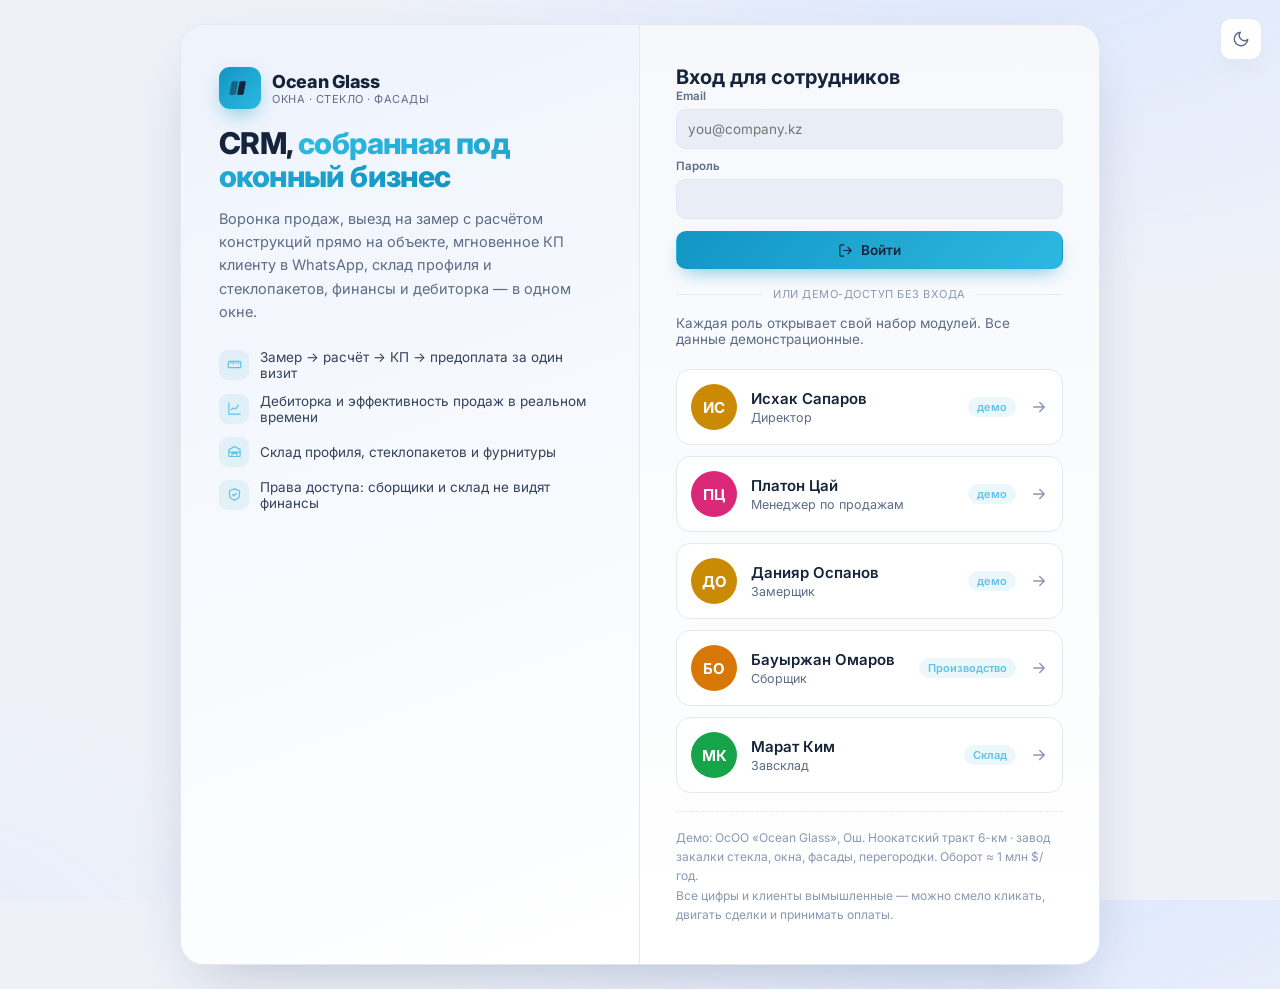
==== commit be9504da: "Логотип: фирменная марка Ocean Glass (скошенные стеклопанели) вместо сетки + favicon - ICON.oglass —" ====
--- a/index.html
+++ b/index.html
@@ -9,7 +9,7 @@
 <link rel="preconnect" href="https://fonts.gstatic.com" crossorigin>
 <link href="https://fonts.googleapis.com/css2?family=Inter:wght@400;500;600;700;800&display=swap" rel="stylesheet">
 <link rel="stylesheet" href="styles.css">
-<link rel="icon" href="data:image/svg+xml,%3Csvg xmlns='http://www.w3.org/2000/svg' viewBox='0 0 32 32'%3E%3Crect width='32' height='32' rx='7' fill='%232563eb'/%3E%3Crect x='7' y='7' width='18' height='18' rx='2' fill='none' stroke='white' stroke-width='2'/%3E%3Cline x1='16' y1='7' x2='16' y2='25' stroke='white' stroke-width='2'/%3E%3Cline x1='7' y1='16' x2='25' y2='16' stroke='white' stroke-width='2'/%3E%3C/svg%3E">
+<link rel="icon" href="data:image/svg+xml,%3Csvg xmlns='http://www.w3.org/2000/svg' viewBox='0 0 32 32'%3E%3Crect width='32' height='32' rx='7' fill='%231296c4'/%3E%3Cg transform='skewX(-11)'%3E%3Crect x='8' y='8' width='6.5' height='16' rx='2' fill='white' opacity='.55'/%3E%3Crect x='17' y='8' width='6.5' height='16' rx='2' fill='white'/%3E%3C/g%3E%3C/svg%3E">
 </head>
 <body>
 <div id="app"></div>
